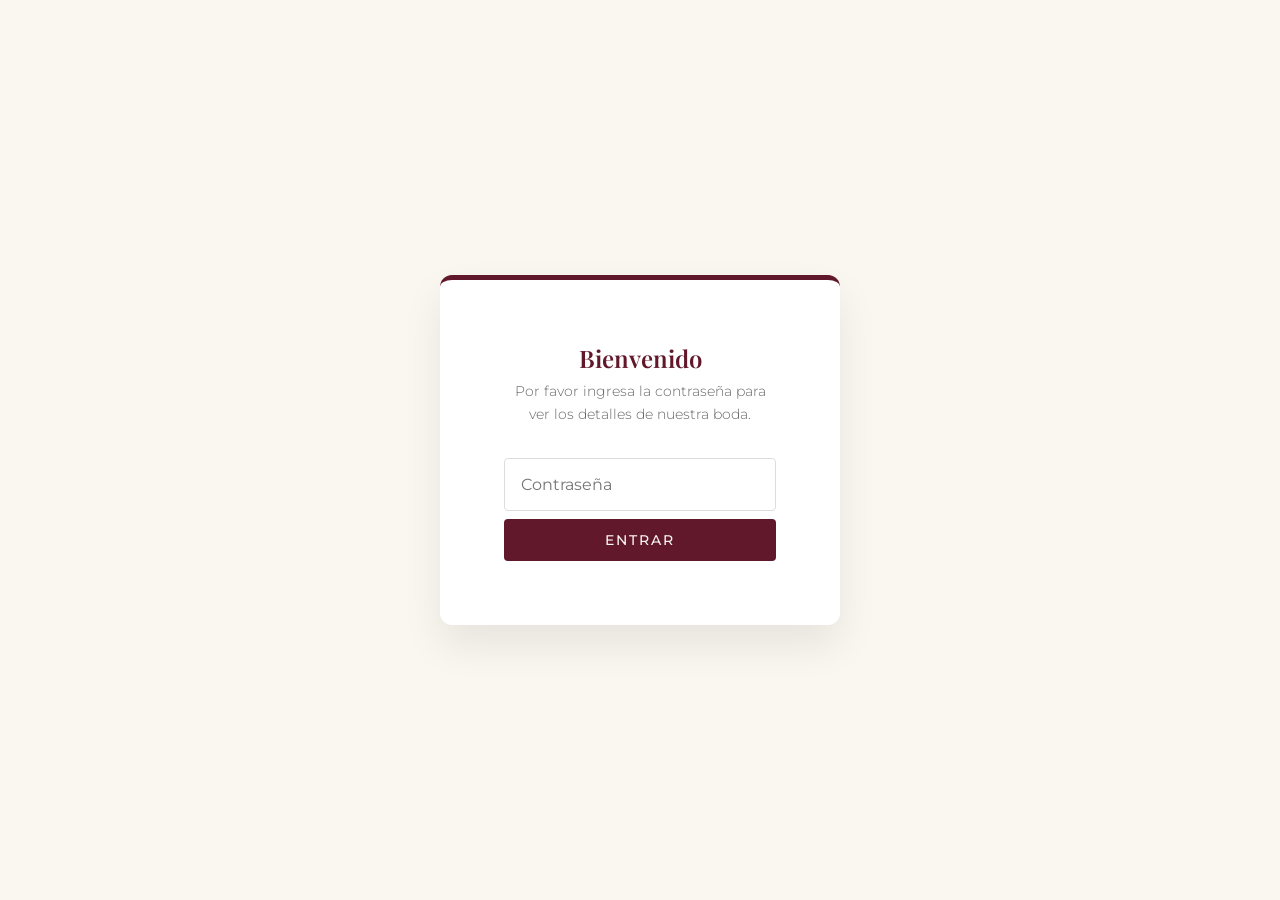
==== index-es.html @ 64179b1b "Replace & with y in ES couple names" ====
<!DOCTYPE html>
<html lang="es">

<head>
    <meta charset="UTF-8">
    <meta name="viewport" content="width=device-width, initial-scale=1.0">
    <title>Karina & Michael - Nos Casamos</title>
    <link
        href="https://fonts.googleapis.com/css2?family=Montserrat:wght@200;300;400;500&family=Playfair+Display:ital,wght@0,400;0,500;1,400&family=Alex+Brush&display=swap"
        rel="stylesheet">
    <link rel="stylesheet" href="styles.css">
</head>

<body>

    <!-- Protection Overlay -->
    <div id="password-overlay" class="password-overlay">
        <div class="password-box">
            <h2 class="password-title">Bienvenido</h2>
            <p class="password-text">Por favor ingresa la contraseña para ver los detalles de nuestra boda.</p>
            <div class="password-input-group">
                <input type="password" id="site-password" placeholder="Contraseña"
                    aria-label="Contraseña del sitio">
                <button id="submit-password" class="btn btn-primary">Entrar</button>
            </div>
            <p id="password-error" class="password-error">Contraseña incorrecta. Por favor intenta de nuevo.</p>
        </div>
    </div>

    <!-- Main Content -->
    <div id="main-content" style="display: none;">

        <!-- Navigation -->
        <nav class="navbar" id="navbar">
            <div class="nav-container">
                <a href="#home" class="nav-logo">
                    <div class="logo-mk">
                        <span class="m">M</span><span class="k">K</span>
                    </div>
                </a>
                <ul class="nav-links">
                    <li><a href="#home">Inicio</a></li>
                    <li><a href="#schedule">Programa</a></li>
                    <li><a href="#story">Nuestra historia</a></li>
                    <li><a href="#travel">Viaje</a></li>
                    <li><a href="#details">Detalles</a></li>
                    <li><a href="#rsvp" class="nav-btn">Confirmación</a></li>
                    <li style="display:flex;gap:0.4rem;"><a href="index.html" class="lang-switch">EN</a><a href="index-fr.html" class="lang-switch">FR</a></li>
                </ul>
                <div class="hamburger">
                    <span class="bar"></span>
                    <span class="bar"></span>
                    <span class="bar"></span>
                </div>
            </div>
        </nav>

        <!-- Hero Section -->
        <header id="home" class="hero">
            <div class="hero-bg"></div>
            <div class="hero-content">
                <h3 class="pre-title">Acompáñanos a celebrar nuestra boda</h3>
                <h1 class="couple-names">Karina <span class="ampersand">y</span> Michaël</h1>
                <div class="hero-details">
                    <p class="date">Sábado, 19 de septiembre de 2026</p>
                    <p class="venue">Auberge Saint-Gabriel</p>
                    <p class="address">426 Rue St Gabriel, Montréal, QC H2Y 2Z9</p>
                </div>
                <div class="hero-actions">
                    <a href="#rsvp" class="btn btn-primary btn-large glow-effect">Confirma tu asistencia</a>
                </div>
            </div>
            <a href="#schedule" class="scroll-down">
                <div class="mouse">
                    <div class="wheel"></div>
                </div>
            </a>
        </header>

        <!-- Event Schedule Section -->
        <section id="schedule" class="section bg-light">
            <div class="container relative z-10">
                <h2 class="section-title text-center text-burgundy">El Gran Día</h2>
                <p class="text-center" style="margin-bottom: 2rem; font-style: italic; opacity: 0.7;">Los horarios son indicativos y pueden cambiar durante el día.</p>
                <div class="timeline">
                    <div class="timeline-item">
                        <div class="timeline-time">3:00 PM</div>
                        <div class="timeline-marker"></div>
                        <div class="timeline-content">
                            <h3>Llegada</h3>
                            <p>Por favor planea llegar al salón alrededor de las 3:00 PM para que podamos comenzar a tiempo.</p>
                        </div>
                    </div>
                    <div class="timeline-item">
                        <div class="timeline-time">3:30 PM</div>
                        <div class="timeline-marker"></div>
                        <div class="timeline-content">
                            <h3>Ceremonia</h3>
                            <p>El evento principal. Sé testigo de nuestros votos y el inicio de nuestro nuevo capítulo juntos.</p>
                        </div>
                    </div>
                    <div class="timeline-item">
                        <div class="timeline-time">4:30 PM</div>
                        <div class="timeline-marker"></div>
                        <div class="timeline-content">
                            <h3>Hora de Cócteles</h3>
                            <p>¡Disfruta de bocadillos y cócteles mientras celebramos juntos!</p>
                        </div>
                    </div>
                    <div class="timeline-item">
                        <div class="timeline-time">6:30 PM</div>
                        <div class="timeline-marker"></div>
                        <div class="timeline-content">
                            <h3>Cena</h3>
                            <p>Una hermosa experiencia gastronómica en el gran salón.</p>
                        </div>
                    </div>
                    <div class="timeline-item">
                        <div class="timeline-time">9:00 PM</div>
                        <div class="timeline-marker"></div>
                        <div class="timeline-content">
                            <h3>Fiesta</h3>
                            <p>¡Es hora de bailar! Trae tus mejores pasos y celebra toda la noche.</p>
                        </div>
                    </div>
                </div>
            </div>
        </section>

        <!-- Our Story Section -->
        <section id="story" class="section bg-dark text-light pt-large pb-large relative overflow-hidden">
            <div class="blob blob-1"></div>
            <div class="blob blob-2"></div>

            <div class="container relative z-10">
                <div class="story-grid">
                    <div class="story-image-container">
                        <div class="image-frame slideshow-container">
                            <div class="slides">
                                <img src="proposal.jpg" alt="La propuesta" class="story-image slide active">
                                <img src="Picture1.jpg" alt="Nuestros recuerdos - 1" class="story-image slide">
                                <img src="Picture2.jpg" alt="Nuestros recuerdos - 2" class="story-image slide">
                                <img src="Picture3.jpg" alt="Nuestros recuerdos - 3" class="story-image slide">
                                <img src="Picture4.jpg" alt="Nuestros recuerdos - 4" class="story-image slide">
                                <img src="Picture5.jpg" alt="Nuestros recuerdos - 5" class="story-image slide">
                            </div>
                            <button class="slide-nav prev" aria-label="Imagen anterior">&#10094;</button>
                            <button class="slide-nav next" aria-label="Siguiente imagen">&#10095;</button>
                            <div class="slide-dots">
                                <span class="dot active" data-index="0"></span>
                                <span class="dot" data-index="1"></span>
                                <span class="dot" data-index="2"></span>
                                <span class="dot" data-index="3"></span>
                                <span class="dot" data-index="4"></span>
                            </div>
                        </div>
                    </div>
                    <div class="story-text">
                        <h2 class="section-title text-light">Nuestra Historia</h2>

                        <div class="story-card">
                            <h3 class="story-subtitle">Cómo Nos Conocimos</h3>
                            <p>Todo comenzó de manera completamente inesperada en el trabajo. Mientras nos encontrábamos inmersos en la rutina diaria, terminamos tomando unas cervezas después del trabajo, compartiendo historias y dándonos cuenta de que había una conexión que iba mucho más allá de la oficina.</p>
                            <p>Resulta que el universo llevaba mucho tiempo tratando de presentarnos. Aunque finalmente nos conocimos en Montreal, más tarde descubrimos un giro oculto en nuestros caminos: años antes, Karina había vivido en el mismo pueblo de Francia donde Michaël creció. En un clásico encuentro perdido, él se había ido justo cuando ella llegaba a pasar un año allí.</p>
                            <p>Quizás nos perdimos al otro lado del océano en aquel entonces, pero estamos muy felices de habernos encontrado aquí en casa.</p>
                        </div>

                        <div class="story-card">
                            <h3 class="story-subtitle">La Propuesta</h3>
                            <p>Durante un viaje a México, Michaël nos llevó en una larga caminata hacia el mar. Karina no tenía idea de adónde iban, y nuestro hijo, que apenas tenía dos años, estaba felizmente ajeno al gran momento que se aproximaba.</p>
                            <p>Cuando llegamos a un lugar con vista al mar azul cristalino, Michaël se arrodilló. Fue tan completamente inesperado que la primera reacción de Karina no fue sorpresa… sino risa. Por un instante, ella honestamente pensó que podría estar bromeando. Fue un momento de alegría pura y desbordante que nos representaba perfectamente.</p>
                        </div>
                    </div>
                </div>

                <div class="wedding-party mt-large" style="display:none">
                    <h2 class="section-title text-center text-light">El Cortejo</h2>
                    <div class="party-grid">
                        <div class="party-member">
                            <div class="member-role">Mamá de Karina</div>
                            <p class="member-desc">La mujer que me crió con una fortaleza que llevo conmigo cada día; sin importar la distancia, sigue siendo el corazón de lo que soy.</p>
                        </div>
                        <div class="party-member">
                            <div class="member-role">Mamá de Michaël</div>
                            <p class="member-desc">El pilar de la familia, siempre presente con apoyo y amor infinitos.</p>
                        </div>
                        <div class="party-member">
                            <h4 class="member-name">Julian</h4>
                            <div class="member-role">Oficiante</div>
                            <p class="member-desc">Un querido amigo que conoce nuestra historia mejor que nadie, honrándonos al dirigir nuestra ceremonia.</p>
                        </div>
                        <div class="party-member">
                            <h4 class="member-name">Benjamin</h4>
                            <div class="member-role">Padrino</div>
                            <p class="member-desc">Siempre trayendo las risas y los mejores consejos.</p>
                        </div>
                        <div class="party-member">
                            <h4 class="member-name">Carlos</h4>
                            <div class="member-role">Chambelán</div>
                            <p class="member-desc">Mejores amigos desde la preparatoria y la universidad. Carlos ha sido mi persona de confianza desde que me dejaba monopolizar su tele para ver Dawson's Creek.</p>
                        </div>
                        <div class="party-member">
                            <h4 class="member-name">Diana</h4>
                            <div class="member-role">Dama de honor</div>
                            <p class="member-desc">Amigas desde la universidad. Diana es una gran fotógrafa y la amiga más genial a la que siempre he aspirado, siempre lista para una aventura y una nueva perspectiva.</p>
                        </div>
                    </div>
                </div>
            </div>
        </section>

        <!-- Travel & Accommodations Section -->
        <section id="travel" class="section bg-light relative overflow-hidden">
            <div class="container relative z-10">
                <h2 class="section-title text-center text-burgundy">Viaje y Hospedaje</h2>
                <div class="travel-grid mt-large">

                    <div class="travel-card">
                        <div class="travel-icon">✈️</div>
                        <h3 class="travel-subtitle">Vuelos y Llegada</h3>
                        <p>Recomendamos volar al <strong>Aeropuerto Internacional Montréal-Trudeau (YUL)</strong>. Para darte tiempo de instalarte antes de la gran celebración del sábado, considera llegar el jueves o viernes. Nota: la mayoría de los visitantes internacionales necesitarán una <a
                                href="https://www.canada.ca/en/immigration-refugees-citizenship/services/visit-canada/eta.html"
                                target="_blank"
                                style="color: var(--clr-burgundy); text-decoration: underline; font-weight: 500;">Autorización de Viaje Electrónica (AVE)</a> para entrar a Canadá.</p>
                    </div>

                    <div class="travel-card">
                        <div class="travel-icon">🚕</div>
                        <h3 class="travel-subtitle">Desde el Aeropuerto</h3>
                        <p>Actualmente no hay tren REM desde el aeropuerto. <strong>Uber</strong> es la opción más fácil (aprox. $40 al centro). Alternativamente, el autobús 747 funciona bien y es una opción de transporte público más económica.</p>
                    </div>

                    <div class="travel-card">
                        <div class="travel-icon">🚇</div>
                        <h3 class="travel-subtitle">Moverse por la Ciudad</h3>
                        <p>Montreal es muy caminable, pero la mejor manera de moverse es el sistema de <strong>Metro STM</strong>. Puedes comprar un <a href="https://www.stm.info/en/info/fares/transit-fares/weekly-pass"
                                target="_blank"
                                style="color: var(--clr-burgundy); text-decoration: underline; font-weight: 500;">Pase Semanal</a> o un pase de 3 días en cualquier estación de metro para viajes ilimitados.</p>
                    </div>

                    <div class="travel-card">
                        <div class="travel-icon">🍂</div>
                        <h3 class="travel-subtitle">Clima en Septiembre</h3>
                        <p>¡Septiembre en Montreal es un hermoso mes de transición! Los días suelen ser cálidos y soleados, pero las noches pueden ser bastante frescas. Recomendamos llevar capas ligeras para la noche.</p>
                    </div>

                    <div class="travel-card">
                        <div class="travel-icon">🏛️</div>
                        <h3 class="travel-subtitle">El Centro y el Viejo Puerto</h3>
                        <p>Nuestro lugar, el Auberge Saint-Gabriel, está ubicado en el corazón del histórico <strong>Viejo Puerto</strong>. Tómate un tiempo para pasear por las hermosas calles empedradas, disfrutar de las vistas al río, entrar en los increíbles cafés locales y admirar la arquitectura europea que hace a Montreal tan especial.</p>
                    </div>

                </div>
            </div>
        </section>

        <!-- Details & FAQs Section -->
        <section id="details" class="section bg-light border-top-subtle">
            <div class="container relative z-10">
                <h2 class="section-title text-center text-burgundy">Detalles y Preguntas Frecuentes</h2>
                <div class="faq-grid">
                    <div class="faq-card">
                        <div class="faq-icon">👗</div>
                        <h3>Código de Vestimenta</h3>
                        <p><strong>Vestimenta Formal.</strong> ¡Por favor viste con tu mejor atuendo formal! No hay requisitos de color específicos ni temática, así que siéntete libre de usar lo que te haga sentir fabuloso/a.</p>
                    </div>

                    <div class="faq-card">
                        <div class="faq-icon">👨‍👩‍👧‍👦</div>
                        <h3>Acompañantes e Hijos</h3>
                        <p><strong>¡Bienvenidos!</strong> Queremos que todos nuestros seres queridos estén presentes. Los acompañantes y los niños son más que bienvenidos a unirse a la celebración.</p>
                    </div>

                    <div class="faq-card">
                        <div class="faq-icon">🎁</div>
                        <h3>Lista de Regalos</h3>
                        <p><strong>Tu presencia es nuestro regalo.</strong> No tenemos lista de bodas. ¡Estamos tan increíblemente felices de que vengas a celebrar con nosotros!</p>
                    </div>
                </div>
            </div>
        </section>

        <!-- RSVP Section -->
        <section id="rsvp" class="section bg-burgundy text-light rsvp-section">
            <div class="container relative z-10">
                <div class="rsvp-container shadow-xl">
                    <div class="rsvp-header text-center">
                        <h2 class="section-title text-burgundy">Confirmación de asistencia</h2>
                    </div>

                    <form id="rsvp-form" class="rsvp-form" action="https://formspree.io/f/xjgpydjo" method="POST">
                        <div class="form-group">
                            <label for="name">Nombre del primer invitado</label>
                            <input type="text" id="name" name="01 - Name" required placeholder="Tu nombre">
                        </div>

                        <div class="form-row">
                            <div class="form-group" style="width: 100%;">
                                <label for="attendance">¿Asistirás?</label>
                                <select id="attendance" name="02 - Attendance" required>
                                    <option value="" disabled selected>Selecciona una opción</option>
                                    <option value="yes">Acepto con gusto</option>
                                    <option value="no">Declino con pesar</option>
                                </select>
                            </div>
                        </div>

                        <!-- Guest food choices (shown only if attending) -->
                        <div id="guests-group" style="display: none; margin-bottom: 2rem; padding: 1.5rem; background: rgba(255, 255, 255, 0.4); border-radius: 8px; border: 1px solid rgba(0, 0, 0, 0.05);">

                            <div class="form-group" style="margin-bottom: 1.5rem;">
                                <label for="entree" style="font-weight: 500;">Elección de Entrada</label>
                                <select id="entree" name="03 - Entrée" style="margin-top: 5px; width: 100%;">
                                    <option value="" disabled selected>Selecciona una entrada</option>
                                    <option value="entree_1">Carpaccio de melon, speck, basilic, vinaigrette au balsamique blanc</option>
                                    <option value="entree_2">Burrata, pesto de brocoli, courgette, citron, noix de pin rôties</option>
                                </select>
                            </div>

                            <div class="form-group" style="margin-bottom: 0;">
                                <label for="main" style="font-weight: 500;">Elección de Plato Principal</label>
                                <select id="main" name="04 - Main Dish" style="margin-top: 5px; width: 100%;">
                                    <option value="" disabled selected>Selecciona un plato principal</option>
                                    <option value="main_1">Volaille de la ferme des voltigeurs, purée de pomme de terre aux herbes, haricots fins, lardons, jus de viande</option>
                                    <option value="main_2">Pavé de saumon, céleri-rave, pommes de terre rattes, salade de fenouil, sauce beurre blanc</option>
                                </select>
                            </div>
                        </div>

                        <!-- Second guest & kids (shown only if attending) -->
                        <div id="guests-extra-group" style="display: none; display: flex; flex-direction: column; gap: 1.5rem;">

                            <div class="form-group">
                                <label for="plus_one" style="font-weight: 500;">¿Vienes con un segundo invitado?</label>
                                <select id="plus_one" name="05 - +1?" style="margin-top: 5px; width: 100%;">
                                    <option value="" disabled selected>Selecciona una opción</option>
                                    <option value="Yes">Sí</option>
                                    <option value="No">No</option>
                                </select>
                                <div id="plus-one-name-container" style="display: none; margin-top: 15px;">
                                    <label for="plus_one_name" style="font-size: 0.9rem; margin-bottom: 5px;">Nombre del segundo invitado</label>
                                    <input type="text" id="plus_one_name" name="06 - +1 Name" placeholder="Su nombre">
                                    <div style="margin-top: 15px;">
                                        <label for="plus_one_entree" style="font-size: 0.9rem; margin-bottom: 5px; display: block;">Elección de entrada del segundo invitado</label>
                                        <select id="plus_one_entree" name="07 - +1 Entrée" style="margin-top: 5px; width: 100%;">
                                            <option value="" disabled selected>Selecciona una entrada</option>
                                            <option value="entree_1">Carpaccio de melon, speck, basilic, vinaigrette au balsamique blanc</option>
                                            <option value="entree_2">Burrata, pesto de brocoli, courgette, citron, noix de pin rôties</option>
                                        </select>
                                    </div>
                                    <div style="margin-top: 15px;">
                                        <label for="plus_one_main" style="font-size: 0.9rem; margin-bottom: 5px; display: block;">Elección de plato principal del segundo invitado</label>
                                        <select id="plus_one_main" name="08 - +1 Main Dish" style="margin-top: 5px; width: 100%;">
                                            <option value="" disabled selected>Selecciona un plato principal</option>
                                            <option value="main_1">Volaille de la ferme des voltigeurs, purée de pomme de terre aux herbes, haricots fins, lardons, jus de viande</option>
                                            <option value="main_2">Pavé de saumon, céleri-rave, pommes de terre rattes, salade de fenouil, sauce beurre blanc</option>
                                        </select>
                                    </div>
                                </div>
                            </div>

                            <div class="form-group">
                                <label for="kids" style="font-weight: 500;">Número de Niños</label>
                                <select id="kids" name="09 - Kids" style="width: 120px; margin-top: 5px;">
                                    <option value="" disabled selected>?</option>
                                    <option value="0">0</option>
                                    <option value="1">1</option>
                                    <option value="2">2</option>
                                    <option value="3">3</option>
                                    <option value="4">4</option>
                                    <option value="5">5</option>
                                    <option value="6">6</option>
                                </select>
                                <div id="kids-names-container" style="margin-top: 15px; display: flex; flex-direction: column; gap: 15px;">
                                    <!-- Los nombres de los niños se generan dinámicamente -->
                                </div>
                                <div id="kids-menu-notice" style="display: none; margin-top: 12px; padding: 10px 14px; background: rgba(114, 47, 55, 0.08); border-radius: 6px; font-size: 0.9rem; color: var(--clr-burgundy); font-weight: 500;">
                                    🍽️ ¡Habrá un menú especial para los pequeños!
                                </div>
                            </div>
                        </div>

                        <div class="form-group">
                            <label for="dietary">Restricciones Dietéticas</label>
                            <textarea id="dietary" name="11 - Dietary Restrictions" rows="2"
                                placeholder="Haznos saber si tú o tus invitados tienen alergias..."></textarea>
                        </div>

                        <div class="form-group song-request">
                            <label for="song">Solicitud de Canción 🎵</label>
                            <p class="form-hint">¡Ayúdanos a crear la playlist de la fiesta!</p>
                            <div style="display:flex;gap:0.5rem;align-items:center;">
                                <input type="text" id="song" name="12 - Song Request" placeholder="Nombre de la canción - Artista" style="flex:1;">
                                <button type="button" style="flex-shrink:0;width:32px;height:32px;border-radius:50%;border:2px solid var(--clr-burgundy);background:transparent;color:var(--clr-burgundy);font-size:1.2rem;line-height:1;cursor:pointer;display:inline-flex;align-items:center;justify-content:center;" id="add-song-btn" onclick="addSecondSong()">+</button>
                            </div>
                            <div id="song2-container" style="display:none;margin-top:0.75rem;flex-direction:row;gap:0.5rem;align-items:center;">
                                <input type="text" id="song2" name="12b - Song Request 2" placeholder="Nombre de la canción - Artista" style="flex:1;">
                                <button type="button" style="flex-shrink:0;width:32px;height:32px;border-radius:50%;border:2px solid var(--clr-burgundy);background:transparent;color:var(--clr-burgundy);font-size:1.2rem;line-height:1;cursor:pointer;display:inline-flex;align-items:center;justify-content:center;" onclick="removeSecondSong()">−</button>
                            </div>
                        </div>

                        <div class="form-group">
                            <label for="comment">Preguntas o Comentarios 💬</label>
                            <p class="form-hint">¿Tienes alguna pregunta o quieres compartir algo con nosotros? ¡Nos encantaría escucharte!</p>
                            <textarea id="comment" name="13 - Comment" rows="3" placeholder="Escribe tu mensaje aquí..."></textarea>
                        </div>

                        <button type="submit" class="btn btn-primary btn-full glow-effect">Enviar confirmación</button>
                    </form>
                    <div id="rsvp-success" class="rsvp-success hidden">
                        <h3>¡Gracias!</h3>
                        <p>Hemos recibido tu confirmación. ¡No podemos esperar para verte!</p>
                        <p style="margin-top: 1rem; font-size: 0.9rem;">Si algo cambia, contáctanos en <a href="mailto:michael.cartier@me.com" style="text-decoration: underline;">michael.cartier@me.com</a> o <a href="mailto:kara.lopez@icloud.com" style="text-decoration: underline;">kara.lopez@icloud.com</a>.</p>
                    </div>
                </div>
            </div>
        </section>

        <footer class="footer">
            <div class="container text-center">
                <div class="logo-mk footer-logo">
                    <span class="m">M</span><span class="k">K</span>
                </div>
                <p>&copy; 2026 Karina & Michaël. Todos los derechos reservados.</p>
                <p class="made-with-love">Hecho con ♥</p>
            </div>
        </footer>
    </div>

    <script src="script.js"></script>
</body>

</html>
---- styles.css ----
/* CSS Custom Properties for Design System */
:root {
    /* Colors - Burgundy & Old Port inspired palette */
    --clr-burgundy: #61182A;
    /* Deep burgundy */
    --clr-burgundy-light: #8B2C42;
    --clr-burgundy-dark: #3E0E19;
    --clr-gold: #D4AF37;
    --clr-gold-light: #F3E5AB;
    --clr-cream: #FAF6F0;
    /* Warm off-white, reminiscent of old paper/stone */
    --clr-dark: #1A1A1A;
    --clr-grey: #666666;
    --clr-light-grey: #F0EBE1;

    /* Typography (V2 Updated elegant fonts) */
    --font-heading: 'Playfair Display', serif;
    /* Elegant, classic for headings */
    --font-script: 'Alex Brush', cursive;
    /* Romantic flowing script */
    --font-body: 'Montserrat', sans-serif;
    /* Clean, modern for readability */

    /* Spacing */
    --space-sm: 0.5rem;
    --space-md: 1rem;
    --space-lg: 2rem;
    --space-xl: 4rem;
    --space-2xl: 8rem;

    /* Transitions */
    --transition-fast: 0.2s ease;
    --transition-smooth: 0.4s cubic-bezier(0.16, 1, 0.3, 1);
}

/* Reset and Base Styles */
* {
    margin: 0;
    padding: 0;
    box-sizing: border-box;
}

html {
    scroll-behavior: smooth;
    font-size: 16px;
}

body {
    font-family: var(--font-body);
    font-weight: 300;
    line-height: 1.6;
    color: var(--clr-dark);
    background-color: var(--clr-cream);
    overflow-x: hidden;
}

h1,
h2,
h3,
h4,
h5,
h6 {
    font-family: var(--font-heading);
    font-weight: 600;
    line-height: 1.2;
    margin-bottom: var(--space-md);
    color: var(--clr-dark);
}

a {
    text-decoration: none;
    color: inherit;
    transition: var(--transition-fast);
}

img {
    max-width: 100%;
    height: auto;
    display: block;
}

/* Utility Classes */
.container {
    width: 100%;
    max-width: 1200px;
    margin: 0 auto;
    padding: 0 var(--space-lg);
}

.text-center {
    text-align: center;
}

.text-burgundy {
    color: var(--clr-burgundy);
}

.text-light {
    color: var(--clr-cream);
}

.text-gold {
    color: var(--clr-gold);
}

.bg-light {
    background-color: var(--clr-cream);
}

.bg-dark {
    background-color: var(--clr-dark);
}

.bg-burgundy {
    background-color: var(--clr-burgundy);
}

.section {
    padding: var(--space-xl) 0;
}

.pt-large {
    padding-top: 0;
}

.pb-large {
    padding-bottom: 0;
}

.mt-large {
    margin-top: 0;
}

.relative {
    position: relative;
}

.absolute {
    position: absolute;
}

.z-10 {
    z-index: 10;
}

.overflow-hidden {
    overflow: hidden;
}

/* Buttons */
.btn {
    display: inline-block;
    padding: 0.75rem 2rem;
    font-family: var(--font-body);
    font-size: 0.9rem;
    font-weight: 500;
    text-transform: uppercase;
    letter-spacing: 2px;
    border: none;
    border-radius: 4px;
    cursor: pointer;
    transition: var(--transition-smooth);
}

.btn-primary {
    background-color: var(--clr-burgundy);
    color: var(--clr-cream);
}

.btn-primary:hover {
    background-color: var(--clr-burgundy-light);
    transform: translateY(-2px);
    box-shadow: 0 4px 12px rgba(97, 24, 42, 0.3);
}

.btn-large {
    padding: 1rem 3rem;
    font-size: 1rem;
}

.btn-full {
    width: 100%;
}

.glow-effect {
    position: relative;
}

.glow-effect::after {
    content: '';
    position: absolute;
    top: -2px;
    left: -2px;
    right: -2px;
    bottom: -2px;
    background: linear-gradient(45deg, var(--clr-burgundy), var(--clr-gold), var(--clr-burgundy-light));
    z-index: -1;
    border-radius: 6px;
    opacity: 0;
    transition: opacity 0.3s ease;
}

.glow-effect:hover::after {
    opacity: 0.5;
    filter: blur(8px);
}

/* Password Overlay */
.password-overlay {
    position: fixed;
    top: 0;
    left: 0;
    width: 100%;
    height: 100%;
    background-color: var(--clr-cream);
    z-index: 9999;
    display: flex;
    justify-content: center;
    align-items: center;
    transition: opacity 0.5s ease, visibility 0.5s ease;
}

.password-box {
    background: #fff;
    padding: var(--space-xl);
    border-radius: 12px;
    box-shadow: 0 20px 40px rgba(0, 0, 0, 0.08);
    text-align: center;
    max-width: 400px;
    width: 90%;
    border-top: 5px solid var(--clr-burgundy);
}

.password-title {
    color: var(--clr-burgundy);
    margin-bottom: var(--space-sm);
}

.password-text {
    color: var(--clr-grey);
    margin-bottom: var(--space-lg);
    font-size: 0.9rem;
}

.password-input-group {
    display: flex;
    flex-direction: column;
    gap: var(--space-sm);
}

.password-input-group input {
    padding: 1rem;
    border: 1px solid #ddd;
    border-radius: 4px;
    font-family: var(--font-body);
    font-size: 1rem;
    outline: none;
    transition: border-color 0.3s;
}

.password-input-group input:focus {
    border-color: var(--clr-burgundy);
}

.password-error {
    color: #e74c3c;
    font-size: 0.85rem;
    margin-top: var(--space-sm);
    display: none;
}

/* Navbar */
.navbar {
    position: fixed;
    top: 0;
    left: 0;
    width: 100%;
    padding: 1.5rem 0;
    z-index: 1000;
    transition: var(--transition-smooth);
    background: transparent;
}

.navbar.scrolled {
    background: rgba(250, 246, 240, 0.95);
    backdrop-filter: blur(10px);
    padding: 1rem 0;
    box-shadow: 0 2px 20px rgba(0, 0, 0, 0.05);
}

.nav-container {
    display: flex;
    justify-content: space-between;
    align-items: center;
    max-width: 1200px;
    margin: 0 auto;
    padding: 0 var(--space-lg);
}

/* Connected MK Logo */
.logo-mk {
    font-family: var(--font-heading);
    font-size: 2.5rem;
    font-weight: 700;
    display: flex;
    align-items: center;
    position: relative;
    line-height: 1;
    color: var(--clr-burgundy);
}

.navbar:not(.scrolled) .logo-mk {
    color: var(--clr-cream);
}

.logo-mk .m {
    z-index: 2;
}

.logo-mk .k {
    margin-left: -0.6rem;
    /* The snag styling */
    position: relative;
    z-index: 1;
}

.nav-links {
    display: flex;
    list-style: none;
    align-items: center;
    gap: 2.5rem;
}

.nav-links a {
    font-size: 0.9rem;
    text-transform: uppercase;
    letter-spacing: 2px;
    color: var(--clr-cream);
    font-weight: 500;
    position: relative;
}

.navbar.scrolled .nav-links a {
    color: var(--clr-dark);
}

.nav-links a::after {
    content: '';
    position: absolute;
    width: 0;
    height: 1px;
    bottom: -4px;
    left: 0;
    background-color: var(--clr-gold);
    transition: width 0.3s ease;
}

.nav-links a:hover::after {
    width: 100%;
}

.nav-links .nav-btn {
    border: 1px solid rgba(255, 255, 255, 0.5);
    padding: 0.5rem 1.5rem;
    border-radius: 20px;
}

.navbar.scrolled .nav-links .nav-btn {
    border-color: var(--clr-burgundy);
    color: var(--clr-burgundy);
}

.nav-links .nav-btn:hover {
    background-color: var(--clr-cream);
    color: var(--clr-burgundy);
}

.navbar.scrolled .nav-links .nav-btn:hover {
    background-color: var(--clr-burgundy);
    color: var(--clr-cream);
}

.nav-links .nav-btn::after {
    display: none;
}

.nav-links .lang-switch {
    font-size: 0.75rem;
    font-weight: 500;
    letter-spacing: 0.1em;
    opacity: 0.6;
    border: 1px solid currentColor;
    border-radius: 3px;
    padding: 3px 8px !important;
}

.nav-links .lang-switch:hover {
    opacity: 1;
}

.hamburger {
    display: none;
    cursor: pointer;
}

.hamburger .bar {
    display: block;
    width: 25px;
    height: 3px;
    margin: 5px auto;
    background-color: var(--clr-cream);
    transition: all 0.3s ease-in-out;
}

.navbar.scrolled .hamburger .bar {
    background-color: var(--clr-dark);
}

/* Hero Section */
.hero {
    height: 100vh;
    display: flex;
    align-items: center;
    justify-content: center;
    position: relative;
    text-align: center;
    color: var(--clr-cream);
    padding: 0 var(--space-lg);
}

.hero-bg {
    position: absolute;
    top: 0;
    left: 0;
    width: 100%;
    height: 100%;
    /* Subtle gradient overlay to mimic dusk at old port */
    background: linear-gradient(rgba(26, 26, 26, 0.4), rgba(62, 14, 25, 0.7)), url('couple.png') center/cover no-repeat;
    z-index: -1;
    filter: brightness(0.85);
}

.hero-content {
    max-width: 800px;
    animation: fadeIn 1.5s ease-out;
}

.pre-title {
    font-family: var(--font-script);
    font-size: 2.5rem;
    font-weight: 400;
    color: var(--clr-gold-light);
    margin-bottom: var(--space-md);
    letter-spacing: 1px;
}

/* New specific class for cursive hero names */
.couple-names {
    font-family: var(--font-script);
    font-size: clamp(4rem, 10vw, 8rem);
    color: var(--clr-cream);
    margin-bottom: var(--space-lg);
    line-height: 1.1;
    text-shadow: 2px 4px 10px rgba(0, 0, 0, 0.3);
    font-weight: 400;
}

.ampersand {
    font-family: var(--font-script);
    font-size: 0.8em;
    color: var(--clr-gold);
    margin: 0 0.2rem;
}

.hero-details {
    font-family: var(--font-body);
    font-size: 1.1rem;
    letter-spacing: 2px;
    margin-bottom: var(--space-xl);
}

.hero-details p {
    margin-bottom: 0.5rem;
    text-transform: uppercase;
}

.scroll-down {
    position: absolute;
    bottom: 2rem;
    left: 50%;
    transform: translateX(-50%);
    opacity: 0.7;
    transition: opacity 0.3s;
}

.scroll-down:hover {
    opacity: 1;
}

.mouse {
    width: 26px;
    height: 42px;
    border: 2px solid var(--clr-cream);
    border-radius: 14px;
    position: relative;
}

.wheel {
    width: 4px;
    height: 8px;
    background-color: var(--clr-cream);
    border-radius: 2px;
    position: absolute;
    top: 6px;
    left: 50%;
    transform: translateX(-50%);
    animation: scroll 1.5s infinite;
}

@keyframes scroll {
    0% {
        top: 6px;
        opacity: 1;
    }

    100% {
        top: 20px;
        opacity: 0;
    }
}

@keyframes fadeIn {
    from {
        opacity: 0;
        transform: translateY(20px);
    }

    to {
        opacity: 1;
        transform: translateY(0);
    }
}

/* Section Titles */
.section-title {
    font-size: 3rem;
    margin-bottom: 2.5rem;
    position: relative;
    display: inline-block;
}

.section-title::after {
    content: '';
    position: absolute;
    bottom: -15px;
    left: 50%;
    transform: translateX(-50%);
    width: 60px;
    height: 2px;
    background-color: var(--clr-gold);
}

#story {
    padding-bottom: var(--space-xl);
}

/* Timeline/Schedule */
.timeline {
    position: relative;
    max-width: 800px;
    margin: 0 auto;
}

.timeline::before {
    content: '';
    position: absolute;
    top: 0;
    left: 50%;
    transform: translateX(-50%);
    width: 2px;
    height: 100%;
    background-color: rgba(97, 24, 42, 0.2);
}

.timeline-item {
    display: flex;
    justify-content: flex-end;
    padding-right: 50%;
    position: relative;
    margin-bottom: var(--space-xl);
    width: 100%;
}

.timeline-item:nth-child(even) {
    justify-content: flex-start;
    padding-right: 0;
    padding-left: 50%;
}

.timeline-time {
    position: absolute;
    top: 0;
    font-family: var(--font-heading);
    font-weight: 700;
    font-size: 1.5rem;
    color: var(--clr-burgundy);
    background: var(--clr-cream);
    padding: 0.2rem 1rem;
    border-radius: 20px;
    box-shadow: 0 4px 15px rgba(0, 0, 0, 0.05);
    z-index: 3;
}

.timeline-item:nth-child(odd) .timeline-time {
    right: 50%;
    transform: translateX(50%) translateY(-20px);
}

.timeline-item:nth-child(even) .timeline-time {
    left: 50%;
    transform: translateX(-50%) translateY(-20px);
}

.timeline-marker {
    position: absolute;
    top: 0;
    left: 50%;
    transform: translate(-50%, 22px);
    width: 16px;
    height: 16px;
    border-radius: 50%;
    background-color: var(--clr-gold);
    border: 3px solid var(--clr-cream);
    z-index: 2;
}

.timeline-content {
    background: #fff;
    padding: 2rem;
    border-radius: 8px;
    width: 90%;
    box-shadow: 0 10px 30px rgba(0, 0, 0, 0.03);
    position: relative;
    transition: transform 0.3s ease;
}

.timeline-content:hover {
    transform: translateY(-5px);
}

.timeline-item:nth-child(odd) .timeline-content {
    margin-right: 2rem;
}

.timeline-item:nth-child(even) .timeline-content {
    margin-left: 2rem;
}

.timeline-content h3 {
    color: var(--clr-burgundy);
    font-size: 1.5rem;
}

/* Our Story Section */
.story-grid {
    display: grid;
    grid-template-columns: 1fr 1fr;
    gap: var(--space-xl);
    align-items: center;
    padding-top: 2rem;
}

.story-image-container {
    padding: 2rem;
}

.image-frame {
    position: relative;
    border-radius: 8px;
    z-index: 1;
}

.image-frame::before {
    content: '';
    position: absolute;
    top: -15px;
    left: -15px;
    width: 100%;
    height: 100%;
    border: 2px solid var(--clr-gold);
    border-radius: 8px;
    z-index: -1;
}

.slideshow-container {
    position: relative;
    overflow: hidden;
    /* Optional fixed aspect ratio or height */
    aspect-ratio: 4/5;
    background: #000;
}

.slides {
    position: relative;
    width: 100%;
    height: 100%;
}

.story-image.slide {
    position: absolute;
    top: 0;
    left: 0;
    width: 100%;
    height: 100%;
    object-fit: cover;
    opacity: 0;
    transition: opacity 0.8s ease-in-out;
    border-radius: 8px;
    box-shadow: 0 20px 40px rgba(0, 0, 0, 0.4);
    filter: sepia(0.2) contrast(1.1);
}

.story-image.slide.active {
    opacity: 1;
    z-index: 2;
}

/* Slideshow Controls */
.slide-nav {
    position: absolute;
    top: 50%;
    transform: translateY(-50%);
    background: rgba(0, 0, 0, 0.4);
    color: white;
    border: none;
    font-size: 1.5rem;
    padding: 1rem 0.8rem;
    cursor: pointer;
    z-index: 5;
    transition: background 0.3s, opacity 0.3s;
    opacity: 0;
    border-radius: 4px;
}

.slideshow-container:hover .slide-nav {
    opacity: 1;
}

.slide-nav:hover {
    background: rgba(212, 175, 55, 0.8);
    /* Gold hover */
}

.slide-nav.prev {
    left: 10px;
}

.slide-nav.next {
    right: 10px;
}

/* Dot Indicators */
.slide-dots {
    position: absolute;
    bottom: 20px;
    left: 50%;
    transform: translateX(-50%);
    display: flex;
    gap: 8px;
    z-index: 5;
}

.dot {
    width: 10px;
    height: 10px;
    border-radius: 50%;
    background: rgba(255, 255, 255, 0.5);
    cursor: pointer;
    transition: background 0.3s, transform 0.3s;
    /* border: 1px solid rgba(0,0,0,0.3); */
}

.dot.active {
    background: var(--clr-gold);
    transform: scale(1.2);
}

.dot:hover {
    background: rgba(255, 255, 255, 0.9);
}

.story-card {
    margin-bottom: var(--space-lg);
    background: rgba(255, 255, 255, 0.03);
    padding: 2rem;
    border-radius: 8px;
    border-left: 3px solid var(--clr-gold);
}

.story-subtitle {
    font-family: var(--font-script);
    color: var(--clr-gold-light);
    font-size: 2.8rem;
    margin-bottom: var(--space-sm);
    font-weight: 400;
}

.story-card p {
    color: #e0e0e0;
}

/* Decor Blobs */
.blob {
    position: absolute;
    border-radius: 50%;
    filter: blur(80px);
    z-index: 1;
    opacity: 0.3;
}

.blob-1 {
    width: 400px;
    height: 400px;
    background: var(--clr-burgundy);
    top: -100px;
    right: -100px;
}

.blob-2 {
    width: 500px;
    height: 500px;
    background: var(--clr-burgundy-dark);
    bottom: 10%;
    left: -200px;
}

/* Wedding Party */
.party-grid {
    display: grid;
    grid-template-columns: repeat(auto-fill, minmax(250px, 1fr));
    gap: 2rem;
    margin-top: 3rem;
}

.party-member {
    background: rgba(255, 255, 255, 0.05);
    padding: 2rem;
    border-radius: 8px;
    text-align: center;
    border: 1px solid rgba(255, 255, 255, 0.1);
    transition: transform 0.3s ease, background 0.3s ease;
}

.party-member:hover {
    transform: translateY(-5px);
    background: rgba(255, 255, 255, 0.08);
}

.member-name {
    color: var(--clr-gold-light);
    font-size: 1.4rem;
    margin-bottom: 0.5rem;
}

.member-role {
    font-family: var(--font-script);
    color: #aaa;
    margin-bottom: 1rem;
    font-size: 2rem;
}

.member-desc {
    font-size: 0.9rem;
    color: #ddd;
}

/* Travel & Accommodations Section */
.travel-grid {
    display: grid;
    grid-template-columns: repeat(auto-fit, minmax(300px, 1fr));
    gap: 2rem;
    margin-bottom: var(--space-md);
    /* Reduced spacing */
}

.travel-card {
    background: #fff;
    padding: 2.5rem 2rem;
    border-radius: 8px;
    box-shadow: 0 10px 30px rgba(0, 0, 0, 0.04);
    transition: transform 0.3s ease;
    border-top: 3px solid var(--clr-burgundy);
    display: flex;
    flex-direction: column;
    align-items: flex-start;
}

.travel-card:hover {
    transform: translateY(-5px);
}

.travel-icon {
    font-size: 2.5rem;
    margin-bottom: 1rem;
    line-height: 1;
    align-self: center;
}

.travel-subtitle {
    font-size: 1.3rem;
    color: var(--clr-burgundy);
    margin-bottom: 0.8rem;
}

.travel-card p {
    font-size: 0.95rem;
    color: var(--clr-grey);
}

.travel-card-wide {
    grid-column: 1 / -1;
    /* Span full width */
    text-align: center;
    align-items: center;
    padding: 3rem;
    /* Uses .travel-card background and border colors now */
}

.travel-card-wide p {
    color: var(--clr-grey);
    max-width: 800px;
}

.border-top-subtle {
    border-top: 1px solid rgba(0, 0, 0, 0.05);
}

/* FAQ Details */
.faq-grid {
    display: grid;
    grid-template-columns: repeat(auto-fit, minmax(300px, 1fr));
    gap: 2rem;
}

.faq-card {
    background: #fff;
    padding: 3rem 2rem;
    border-radius: 8px;
    text-align: center;
    box-shadow: 0 10px 30px rgba(0, 0, 0, 0.04);
    transition: transform 0.3s ease;
}

.faq-card:hover {
    transform: translateY(-5px);
}

.faq-icon {
    font-size: 3rem;
    margin-bottom: 1.5rem;
    line-height: 1;
}

.faq-card h3 {
    color: var(--clr-burgundy);
    font-size: 1.5rem;
}

/* RSVP Section */
.rsvp-section {
    position: relative;
}

.rsvp-container {
    background: #fff;
    border-radius: 12px;
    padding: 4rem;
    max-width: 800px;
    margin: 0 auto;
    color: var(--clr-dark);
    overflow-x: hidden;
}

.rsvp-deadline {
    color: var(--clr-grey);
    margin-bottom: 2rem;
    font-size: 1.1rem;
}

.rsvp-form {
    display: flex;
    flex-direction: column;
    gap: 1.5rem;
}

.form-row {
    display: flex;
    gap: 1.5rem;
}

.form-row .form-group {
    flex: 1;
}

.form-group {
    display: flex;
    flex-direction: column;
    text-align: left;
}

.form-group label {
    font-family: var(--font-heading);
    font-weight: 600;
    margin-bottom: 0.5rem;
    color: var(--clr-dark);
}

.form-hint {
    font-size: 0.85rem;
    color: var(--clr-grey);
    margin-top: -0.2rem;
    margin-bottom: 0.5rem;
}

.form-group input,
.form-group select,
.form-group textarea {
    width: 100%;
    max-width: 100%;
    box-sizing: border-box;
    padding: 1rem;
    border: 1px solid #ddd;
    border-radius: 4px;
    font-family: var(--font-body);
    font-size: 1rem;
    background: var(--clr-cream);
    transition: all 0.3s;
}

.form-group input:focus,
.form-group select:focus,
.form-group textarea:focus {
    outline: none;
    border-color: var(--clr-burgundy);
    box-shadow: 0 0 0 3px rgba(97, 24, 42, 0.1);
}

.song-request input {
    border: 1px solid #ddd;
    border-radius: 4px;
    background: var(--clr-cream);
    padding: 1rem;
}

.rsvp-success {
    text-align: center;
    padding: 2rem;
    background: #e8f4f0;
    border-radius: 8px;
    color: #2e7d32;
    margin-top: 2rem;
}

.hidden {
    display: none;
}

/* Footer */
.footer {
    background: var(--clr-dark);
    color: rgba(255, 255, 255, 0.6);
    padding: 4rem 0 2rem;
}

.footer-logo {
    justify-content: center;
    margin-bottom: 1.5rem;
    font-size: 2rem;
}

.made-with-love {
    font-size: 0.85rem;
    margin-top: 1rem;
    color: var(--clr-burgundy-light);
}

/* Responsive Design */
@media (max-width: 968px) {
    .story-grid {
        grid-template-columns: 1fr;
    }

    .timeline::before {
        left: 30px;
    }

    .timeline-item {
        justify-content: flex-start;
        padding-right: 0;
        padding-left: 60px;
    }

    .timeline-item:nth-child(even) {
        padding-left: 60px;
    }

    .timeline-time {
        position: relative;
        display: inline-block;
        margin-bottom: 1rem;
        transform: none !important;
        left: 0 !important;
        right: auto !important;
        align-self: flex-start;
    }

    .timeline-marker {
        left: 30px;
    }

    .timeline-item:nth-child(odd) .timeline-content,
    .timeline-item:nth-child(even) .timeline-content {
        margin: 0;
        width: 100%;
    }

    .rsvp-container {
        padding: 2rem;
    }
}

@media (max-width: 768px) {
    .hamburger {
        display: block;
    }

    .nav-links {
        position: fixed;
        left: -100%;
        top: 70px;
        flex-direction: column;
        background-color: rgba(250, 246, 240, 0.98);
        width: 100%;
        text-align: center;
        transition: 0.3s;
        box-shadow: 0 10px 20px rgba(0, 0, 0, 0.1);
        padding: 2rem 0;
        gap: 1.5rem;
    }

    .nav-links.active {
        left: 0;
    }

    .nav-links a {
        color: var(--clr-dark);
    }

    .nav-links .nav-btn {
        color: var(--clr-burgundy);
        border-color: var(--clr-burgundy);
    }

    .hamburger.active .bar:nth-child(2) {
        opacity: 0;
    }

    .hamburger.active .bar:nth-child(1) {
        transform: translateY(8px) rotate(45deg);
    }

    .hamburger.active .bar:nth-child(3) {
        transform: translateY(-8px) rotate(-45deg);
    }

    .navbar {
        background: rgba(250, 246, 240, 0.95);
    }

    .logo-mk {
        color: var(--clr-burgundy);
    }

    .hamburger .bar {
        background-color: var(--clr-burgundy);
    }

    .logo-mk {
        color: var(--clr-burgundy) !important;
    }

    .section-title {
        font-size: 2.2rem;
    }

    .form-row {
        flex-direction: column;
        gap: 1.5rem;
    }
}
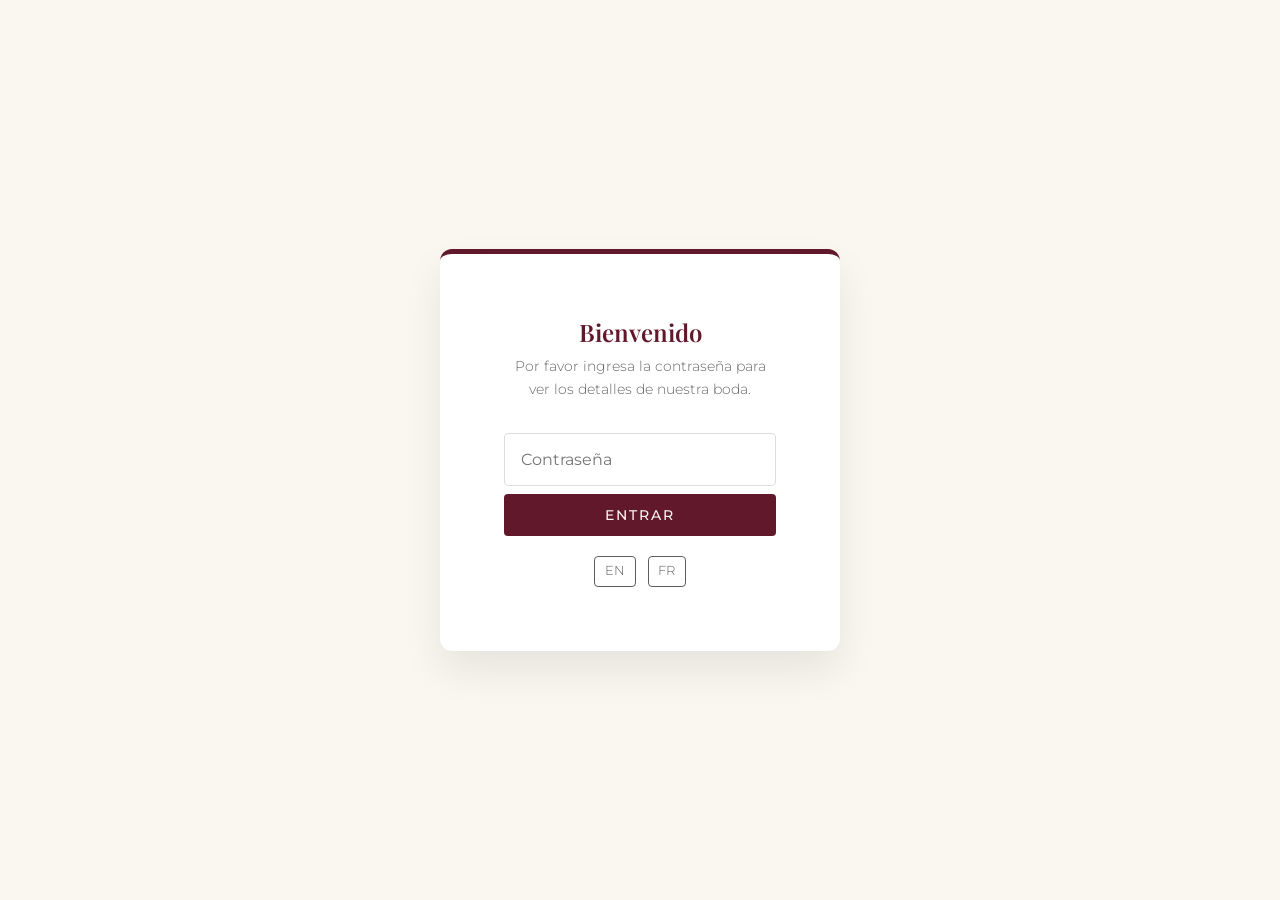
==== commit 0f5ee158: "Add language switcher to ES password overlay" ====
--- a/index-es.html
+++ b/index-es.html
@@ -22,6 +22,10 @@
                 <input type="password" id="site-password" placeholder="Contraseña"
                     aria-label="Contraseña del sitio">
                 <button id="submit-password" class="btn btn-primary">Entrar</button>
+            </div>
+            <div style="display:flex;justify-content:center;gap:0.75rem;margin-top:1.25rem;">
+              <a href="index.html" class="lang-switch" style="font-size:0.8rem;padding:0.25rem 0.6rem;border:1px solid currentColor;border-radius:4px;text-decoration:none;color:inherit;opacity:0.7;">EN</a>
+              <a href="index-fr.html" class="lang-switch" style="font-size:0.8rem;padding:0.25rem 0.6rem;border:1px solid currentColor;border-radius:4px;text-decoration:none;color:inherit;opacity:0.7;">FR</a>
             </div>
             <p id="password-error" class="password-error">Contraseña incorrecta. Por favor intenta de nuevo.</p>
         </div>
@@ -159,16 +163,16 @@
                         <h2 class="section-title text-light">Nuestra Historia</h2>
 
                         <div class="story-card">
-                            <h3 class="story-subtitle">Cómo Nos Conocimos</h3>
-                            <p>Todo comenzó de manera completamente inesperada en el trabajo. Mientras nos encontrábamos inmersos en la rutina diaria, terminamos tomando unas cervezas después del trabajo, compartiendo historias y dándonos cuenta de que había una conexión que iba mucho más allá de la oficina.</p>
-                            <p>Resulta que el universo llevaba mucho tiempo tratando de presentarnos. Aunque finalmente nos conocimos en Montreal, más tarde descubrimos un giro oculto en nuestros caminos: años antes, Karina había vivido en el mismo pueblo de Francia donde Michaël creció. En un clásico encuentro perdido, él se había ido justo cuando ella llegaba a pasar un año allí.</p>
-                            <p>Quizás nos perdimos al otro lado del océano en aquel entonces, pero estamos muy felices de habernos encontrado aquí en casa.</p>
+                            <h3 class="story-subtitle">Cómo nos conocimos</h3>
+                            <p>Todo comenzó de la manera más inesperada en la oficina. Entre la rutina diaria y las responsabilidades, terminamos compartiendo unas cervezas después del trabajo; un momento simple que nos hizo descubrir una conexión que iba mucho más allá de lo laboral.</p>
+                            <p>Resulta que el universo llevaba tiempo intentando cruzarnos. Aunque coincidimos en Montreal, más tarde descubrimos un giro oculto en nuestra historia: años atrás, Karina vivió exactamente en el mismo pueblo de Francia donde Michaël creció. En un clásico desencuentro del destino, él se marchó justo cuando ella llegaba a pasar el año.</p>
+                            <p>Quizás nos perdimos al otro lado del océano en aquel entonces, pero el viaje valió la pena: hoy estamos felices de habernos encontrado aquí, en casa.</p>
                         </div>
 
                         <div class="story-card">
-                            <h3 class="story-subtitle">La Propuesta</h3>
-                            <p>Durante un viaje a México, Michaël nos llevó en una larga caminata hacia el mar. Karina no tenía idea de adónde iban, y nuestro hijo, que apenas tenía dos años, estaba felizmente ajeno al gran momento que se aproximaba.</p>
-                            <p>Cuando llegamos a un lugar con vista al mar azul cristalino, Michaël se arrodilló. Fue tan completamente inesperado que la primera reacción de Karina no fue sorpresa… sino risa. Por un instante, ella honestamente pensó que podría estar bromeando. Fue un momento de alegría pura y desbordante que nos representaba perfectamente.</p>
+                            <h3 class="story-subtitle">La propuesta</h3>
+                            <p>En un viaje a México, Michaël planeó una larga caminata con rumbo al océano. Mientras Karina caminaba sin sospechar el destino, nuestro hijo de apenas dos años disfrutaba del paseo, completamente ajeno a la sorpresa que se preparaba.</p>
+                            <p>Frente a una espectacular vista de aguas cristalinas, Michaël se arrodilló. La sorpresa fue tal que, en lugar de conmoverse de inmediato, Karina soltó una carcajada; por un segundo, creyó honestamente que estaba bromeando. Fue un instante mágico, lleno de risas y felicidad auténtica, que refleja exactamente quiénes somos.</p>
                         </div>
                     </div>
                 </div>
@@ -217,7 +221,7 @@
 
                     <div class="travel-card">
                         <div class="travel-icon">✈️</div>
-                        <h3 class="travel-subtitle">Vuelos y Llegada</h3>
+                        <h3 class="travel-subtitle">Vuelos y llegada</h3>
                         <p>Recomendamos volar al <strong>Aeropuerto Internacional Montréal-Trudeau (YUL)</strong>. Para darte tiempo de instalarte antes de la gran celebración del sábado, considera llegar el jueves o viernes. Nota: la mayoría de los visitantes internacionales necesitarán una <a
                                 href="https://www.canada.ca/en/immigration-refugees-citizenship/services/visit-canada/eta.html"
                                 target="_blank"
@@ -226,13 +230,13 @@
 
                     <div class="travel-card">
                         <div class="travel-icon">🚕</div>
-                        <h3 class="travel-subtitle">Desde el Aeropuerto</h3>
-                        <p>Actualmente no hay tren REM desde el aeropuerto. <strong>Uber</strong> es la opción más fácil (aprox. $40 al centro). Alternativamente, el autobús 747 funciona bien y es una opción de transporte público más económica.</p>
+                        <h3 class="travel-subtitle">Desde el aeropuerto</h3>
+                        <p>Actualmente no hay una línea de tren o metro operativa desde el aeropuerto, ya que se encuentra en construcción. Para llegar al centro, la opción más cómoda y sencilla es tomar un <strong>Uber</strong> (con un costo aproximado de $40 CAD). Como alternativa económica en transporte público, el autobús 747 funciona excelente, tiene buen servicio y los conectará directamente con la ciudad.</p>
                     </div>
 
                     <div class="travel-card">
                         <div class="travel-icon">🚇</div>
-                        <h3 class="travel-subtitle">Moverse por la Ciudad</h3>
+                        <h3 class="travel-subtitle">Moverse por la ciudad</h3>
                         <p>Montreal es muy caminable, pero la mejor manera de moverse es el sistema de <strong>Metro STM</strong>. Puedes comprar un <a href="https://www.stm.info/en/info/fares/transit-fares/weekly-pass"
                                 target="_blank"
                                 style="color: var(--clr-burgundy); text-decoration: underline; font-weight: 500;">Pase Semanal</a> o un pase de 3 días en cualquier estación de metro para viajes ilimitados.</p>
@@ -246,7 +250,7 @@
 
                     <div class="travel-card">
                         <div class="travel-icon">🏛️</div>
-                        <h3 class="travel-subtitle">El Centro y el Viejo Puerto</h3>
+                        <h3 class="travel-subtitle">El centro y el viejo puerto</h3>
                         <p>Nuestro lugar, el Auberge Saint-Gabriel, está ubicado en el corazón del histórico <strong>Viejo Puerto</strong>. Tómate un tiempo para pasear por las hermosas calles empedradas, disfrutar de las vistas al río, entrar en los increíbles cafés locales y admirar la arquitectura europea que hace a Montreal tan especial.</p>
                     </div>
 
@@ -309,20 +313,20 @@
                         <div id="guests-group" style="display: none; margin-bottom: 2rem; padding: 1.5rem; background: rgba(255, 255, 255, 0.4); border-radius: 8px; border: 1px solid rgba(0, 0, 0, 0.05);">
 
                             <div class="form-group" style="margin-bottom: 1.5rem;">
-                                <label for="entree" style="font-weight: 500;">Elección de Entrada</label>
+                                <label for="entree" style="font-weight: 500;">Elección de entrada</label>
                                 <select id="entree" name="03 - Entrée" style="margin-top: 5px; width: 100%;">
                                     <option value="" disabled selected>Selecciona una entrada</option>
-                                    <option value="entree_1">Carpaccio de melon, speck, basilic, vinaigrette au balsamique blanc</option>
-                                    <option value="entree_2">Burrata, pesto de brocoli, courgette, citron, noix de pin rôties</option>
+                                    <option value="entree_1">Carpaccio de melón, speck, albahaca, vinagreta de balsámico blanco</option>
+                                    <option value="entree_2">Burrata, pesto de brócoli, calabacín, limón, piñones tostados</option>
                                 </select>
                             </div>
 
                             <div class="form-group" style="margin-bottom: 0;">
-                                <label for="main" style="font-weight: 500;">Elección de Plato Principal</label>
+                                <label for="main" style="font-weight: 500;">Elección de plato principal</label>
                                 <select id="main" name="04 - Main Dish" style="margin-top: 5px; width: 100%;">
                                     <option value="" disabled selected>Selecciona un plato principal</option>
-                                    <option value="main_1">Volaille de la ferme des voltigeurs, purée de pomme de terre aux herbes, haricots fins, lardons, jus de viande</option>
-                                    <option value="main_2">Pavé de saumon, céleri-rave, pommes de terre rattes, salade de fenouil, sauce beurre blanc</option>
+                                    <option value="main_1">Pollo de granja, puré de papa con hierbas, ejotes, lardons, jugo de carne</option>
+                                    <option value="main_2">Medallón de salmón, apio nabo, papas cambray, ensalada de hinojo, salsa de mantequilla blanca</option>
                                 </select>
                             </div>
                         </div>
@@ -344,23 +348,23 @@
                                         <label for="plus_one_entree" style="font-size: 0.9rem; margin-bottom: 5px; display: block;">Elección de entrada del segundo invitado</label>
                                         <select id="plus_one_entree" name="07 - +1 Entrée" style="margin-top: 5px; width: 100%;">
                                             <option value="" disabled selected>Selecciona una entrada</option>
-                                            <option value="entree_1">Carpaccio de melon, speck, basilic, vinaigrette au balsamique blanc</option>
-                                            <option value="entree_2">Burrata, pesto de brocoli, courgette, citron, noix de pin rôties</option>
+                                            <option value="entree_1">Carpaccio de melón, speck, albahaca, vinagreta de balsámico blanco</option>
+                                            <option value="entree_2">Burrata, pesto de brócoli, calabacín, limón, piñones tostados</option>
                                         </select>
                                     </div>
                                     <div style="margin-top: 15px;">
                                         <label for="plus_one_main" style="font-size: 0.9rem; margin-bottom: 5px; display: block;">Elección de plato principal del segundo invitado</label>
                                         <select id="plus_one_main" name="08 - +1 Main Dish" style="margin-top: 5px; width: 100%;">
                                             <option value="" disabled selected>Selecciona un plato principal</option>
-                                            <option value="main_1">Volaille de la ferme des voltigeurs, purée de pomme de terre aux herbes, haricots fins, lardons, jus de viande</option>
-                                            <option value="main_2">Pavé de saumon, céleri-rave, pommes de terre rattes, salade de fenouil, sauce beurre blanc</option>
+                                            <option value="main_1">Pollo de granja, puré de papa con hierbas, ejotes, lardons, jugo de carne</option>
+                                            <option value="main_2">Medallón de salmón, apio nabo, papas cambray, ensalada de hinojo, salsa de mantequilla blanca</option>
                                         </select>
                                     </div>
                                 </div>
                             </div>
 
                             <div class="form-group">
-                                <label for="kids" style="font-weight: 500;">Número de Niños</label>
+                                <label for="kids" style="font-weight: 500;">Número de niños</label>
                                 <select id="kids" name="09 - Kids" style="width: 120px; margin-top: 5px;">
                                     <option value="" disabled selected>?</option>
                                     <option value="0">0</option>
@@ -381,13 +385,13 @@
                         </div>
 
                         <div class="form-group">
-                            <label for="dietary">Restricciones Dietéticas</label>
+                            <label for="dietary">Restricciones dietéticas</label>
                             <textarea id="dietary" name="11 - Dietary Restrictions" rows="2"
                                 placeholder="Haznos saber si tú o tus invitados tienen alergias..."></textarea>
                         </div>
 
                         <div class="form-group song-request">
-                            <label for="song">Solicitud de Canción 🎵</label>
+                            <label for="song">Solicitud de canción 🎵</label>
                             <p class="form-hint">¡Ayúdanos a crear la playlist de la fiesta!</p>
                             <div style="display:flex;gap:0.5rem;align-items:center;">
                                 <input type="text" id="song" name="12 - Song Request" placeholder="Nombre de la canción - Artista" style="flex:1;">
@@ -400,7 +404,7 @@
                         </div>
 
                         <div class="form-group">
-                            <label for="comment">Preguntas o Comentarios 💬</label>
+                            <label for="comment">Preguntas o comentarios 💬</label>
                             <p class="form-hint">¿Tienes alguna pregunta o quieres compartir algo con nosotros? ¡Nos encantaría escucharte!</p>
                             <textarea id="comment" name="13 - Comment" rows="3" placeholder="Escribe tu mensaje aquí..."></textarea>
                         </div>
